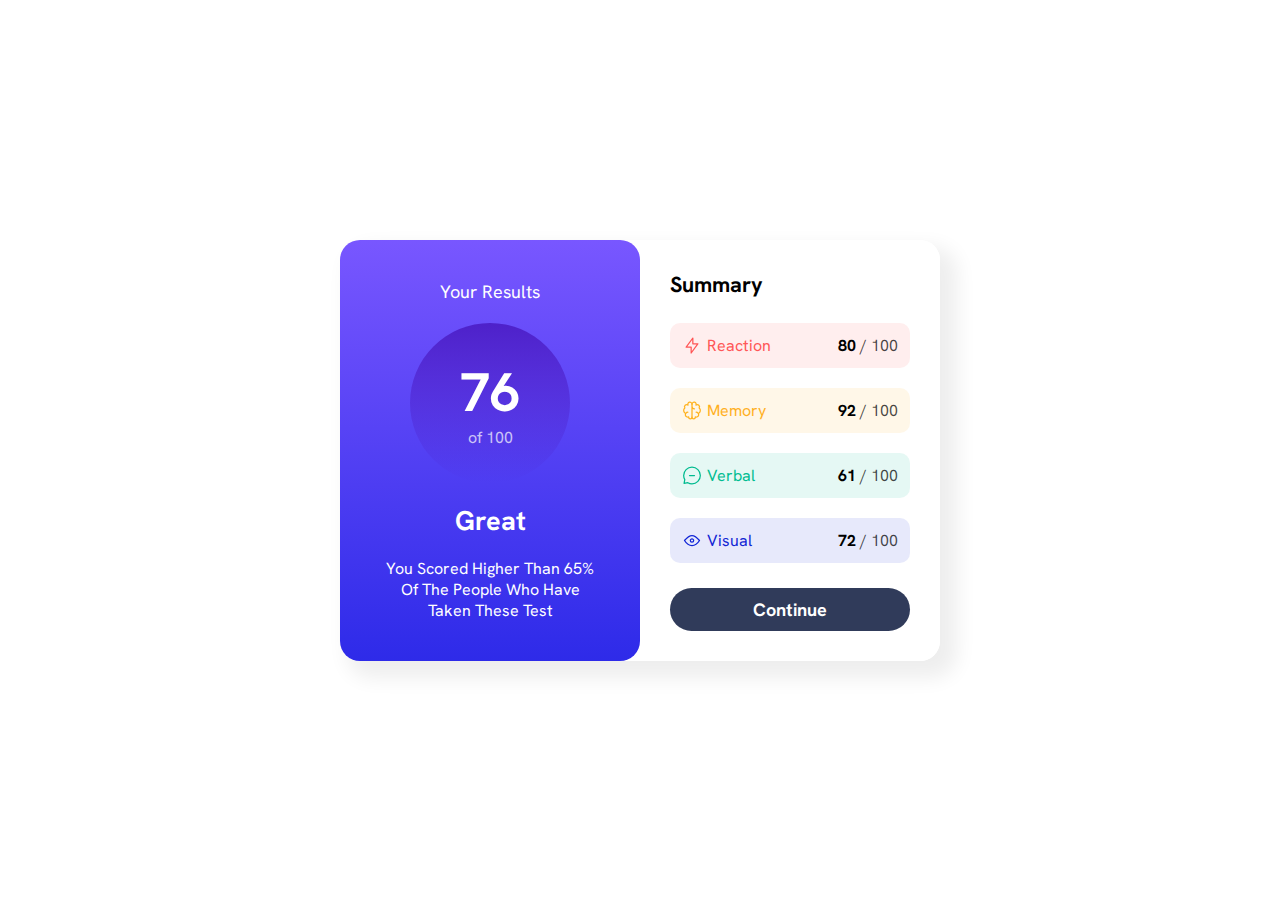
==== results-summary-component-main/asssignment 3.html @ 9a2589dd "update assignment 2" ====
<!DOCTYPE html>
<html lang="en">
<head>
    <meta charset="UTF-8">
    <meta name="viewport" content="width=device-width, initial-scale=1.0">
    <title>results</title>
    <link rel="stylesheet" href="style.css">
    <link rel="preconnect" href="https://fonts.googleapis.com">
    <link rel="preconnect" href="https://fonts.gstatic.com" crossorigin>
    <link href="https://fonts.googleapis.com/css2?family=Hanken+Grotesk:ital,wght@0,200;0,300;0,400;0,700;0,900;1,500&display=swap" rel="stylesheet">
    </head>
    <body>
    
    <div class="container">
        <div class="box1">
            <p>your results</p>
            <div>
                <b>76</b>
                <p>of 100</p>
            </div>
            <b>great</b>
            <p>you scored higher than 65% of the people who have taken these test</p>
        </div>
        <div class="box2">
            <b>summary</b>
            <div class="summary">
                <div>
                    <div><p><img src="assets/images/icon-reaction.svg" alt=""> reaction</p>
                    <p><span>80</span> / 100</p></div>
                </div>
                <div>
                    <div><p><img src="assets/images/icon-memory.svg" alt=""> memory</p>
                    <p><span>92</span> / 100</p></div>
                </div>
                <div>
                    <div><p><img src="assets/images/icon-verbal.svg" alt=""> verbal</p>
                    <p><span>61</span> / 100</p></div>
                </div>
                <div>
                    <div><p><img src="assets/images/icon-visual.svg" alt=""> visual</p>
                    <p><span>72</span> / 100</p></div>
                </div>
        
            </div>
            <button>continue</button>
        </div>
    </div>
    
    </body>
    </html>
---- results-summary-component-main/style.css ----
body {
	min-height: 100vb;
	display: flex;
	justify-content: center;
	align-items: center;
	font-family: 'Hanken Grotesk', sans-serif;

}
* {
	font-family: 'Almarai', sans-serif;
	font-family: 'Hanken Grotesk', sans-serif;
	margin: 0;
	padding: 0;
	box-sizing: border-box;
	font-size: 18px;
	text-transform: capitalize;
}

:root {
	--mobile-width :375px ;
	--desktop-width: 1440px ;
	--Light-red: hsl(0, 100%, 67%) ;
	--Orangey-yellow: hsl(39, 100%, 56%) ;
	--Greenteal: hsl(166, 100%, 37%) ;
	--Cobalt-blue: hsl(234, 85%, 45%) ;
	--Light-slate-blue: hsl(252, 100%, 67%) ;      
	--Light-royal-blue: hsl(241, 81%, 54%) ;			

	--Violet-blue: hsla(256, 72%, 46%, 1) ;		
	--Persian-blue: hsla(241, 72%, 46%, 0) ;			
	--White: hsl(0, 0%, 100%) ;
	--Pale-blue: hsl(221, 100%, 96%) ;
	--Light-lavender: hsl(241, 100%, 89%) ;
	--Dark-gray-blue: hsl(224, 30%, 27%) ;
}
.container {
	width: 600px;
    box-shadow: 12px 12px 20px 5px #00000012;
	border-radius: 20px;
	display: grid;
	grid-template-columns: 1fr 1fr;
}
.box1 {
	border-radius: inherit;
	display: flex;
	flex-flow: column;
	align-items: center;
	justify-content: space-evenly;
	color: white;
	background: linear-gradient(var(--Light-slate-blue) ,var(--Light-royal-blue));
	gap: 20px;
	text-align: center;
	padding: 40px;
}
.box1 div {
	width: 160px;
	height: 160px;
	background: linear-gradient( var(--Violet-blue) , var(--Persian-blue));
	border-radius: 50%;
	display: flex;
	flex-flow: column;
	align-items: center;
	justify-content: center;
}
.box1 div b {
	font-size: 3em;
}
.box1 div p {
	font-size: initial;
	opacity: .7;
	text-transform: none;
}
.box1 p:last-child {
	font-size: initial;
}
.box1 > b {
	font-size: 1.5em;
}
.box2 {
	background: white;
	display: flex;
	justify-content: space-between;
	flex-flow: column;
	border-radius: inherit;
	padding: 30px;
}
.box2 > b {
	font-weight: bold;
	font-size: 1.2em;
}
.summary {
	display: flex;
	flex-flow: column;
	justify-content: space-between;
	gap: 20px;
}
.summary div {
	display: flex;
	justify-content: space-between;
	width: 100%;
	padding: 6px;
	align-items: center;
	background: #eee;
	border-radius: 10px;
}
.summary div p:first-child {
	display: flex;
	gap: 5px;
}
.summary div p:first-child {
	color: var(--Light-red);
}
.summary div:nth-child(2) p:first-child {
	color: var(--Orangey-yellow);
}
.summary div:nth-child(3) p:first-child {
	color: var(--Greenteal);
}
.summary div:nth-child(4) p:first-child {
	color: var(--Cobalt-blue);
}
.summary > div div p {
	font-size: initial;
	color: rgba(0, 0, 0, 0.727);
}
.summary > div div span {
	font-size: initial;
	font-weight: bold;
	color: initial;
}
.summary > div div {
	background: transparent;
}
.summary > div:first-child {
	background: hsla(0, 100%, 67% , 10%);
}
.summary > div:nth-child(2){
	background: hsla(39, 100%, 56%, 10%);
}
.summary > div:nth-child(3) {
	background: hsla(166, 100%, 37%, 10%);
}
.summary > div:nth-child(4) {
	background: hsla(234, 85%, 45%, 10%);
}
button {
	font-weight: bold;
	color: white;
	border: none;
	padding: 10px;
	border-radius: 50px;
	background:#303b5a ;
	transition: .2s;
}
button:hover {
	background: linear-gradient(var(--Light-slate-blue) ,var(--Light-royal-blue));
}
@media (max-width: 376px) {
	.container {
		width: 375px;
		display: flex;
		flex-flow: column;
	}
	.box1 {
		border-radius: 0 0 30px 30px;
	}
	.box2 > b,
	.box2 > div {
		margin-bottom: 30px;
	}
	.box2 > b {
		font-size: 1em;
	}
}
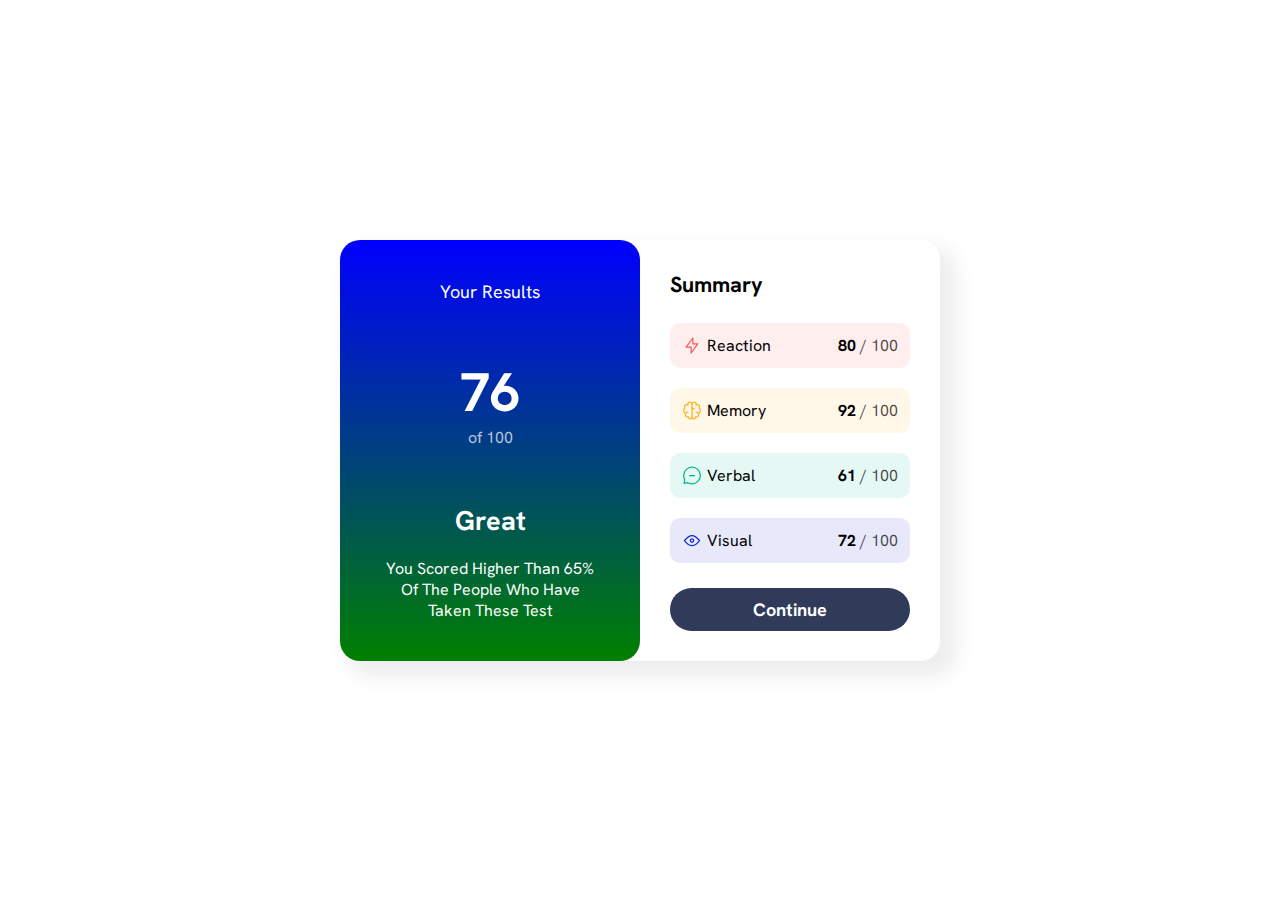
==== commit 6e39a341: "assignment progress" ====
--- a/results-summary-component-main/asssignment 3.html
+++ b/results-summary-component-main/asssignment 3.html
@@ -1,14 +1,14 @@
 <!DOCTYPE html>
 <html lang="en">
 <head>
-    <meta charset="UTF-8">
-    <meta name="viewport" content="width=device-width, initial-scale=1.0">
-    <title>results</title>
-    <link rel="stylesheet" href="style.css">
-    <link rel="preconnect" href="https://fonts.googleapis.com">
-    <link rel="preconnect" href="https://fonts.gstatic.com" crossorigin>
-    <link href="https://fonts.googleapis.com/css2?family=Hanken+Grotesk:ital,wght@0,200;0,300;0,400;0,700;0,900;1,500&display=swap" rel="stylesheet">
-    </head>
+        <meta charset="UTF-8">
+         <meta name="viewport" content="width=device-width, initial-scale=1.0">
+           <title>Results</title>
+         <link rel="stylesheet" href="style.css">
+         <link rel="preconnect" href="https://fonts.googleapis.com">
+          <link rel="preconnect" href="https://fonts.gstatic.com" crossorigin>
+         <link href="https://fonts.googleapis.com/css2?family=Hanken+Grotesk:ital,wght@0,200;0,300;0,400;0,700;0,900;1,500&display=swap" rel="stylesheet">
+</head>
     <body>
     
     <div class="container">
--- a/results-summary-component-main/style.css
+++ b/results-summary-component-main/style.css
@@ -17,7 +17,7 @@
 	text-transform: capitalize;
 }
 
-:root {
+.root {
 	--mobile-width :375px ;
 	--desktop-width: 1440px ;
 	--Light-red: hsl(0, 100%, 67%) ;
@@ -48,10 +48,14 @@
 	align-items: center;
 	justify-content: space-evenly;
 	color: white;
-	background: linear-gradient(var(--Light-slate-blue) ,var(--Light-royal-blue));
 	gap: 20px;
 	text-align: center;
 	padding: 40px;
+	background-color:green;
+	background: linear-gradient(var(--Light-slate-blue) ,var(--Light-royal-blue));	
+	background: linear-gradient(blue ,green);
+
+
 }
 .box1 div {
 	width: 160px;
@@ -78,7 +82,7 @@
 	font-size: 1.5em;
 }
 .box2 {
-	background: white;
+	background:transparent;
 	display: flex;
 	justify-content: space-between;
 	flex-flow: column;
